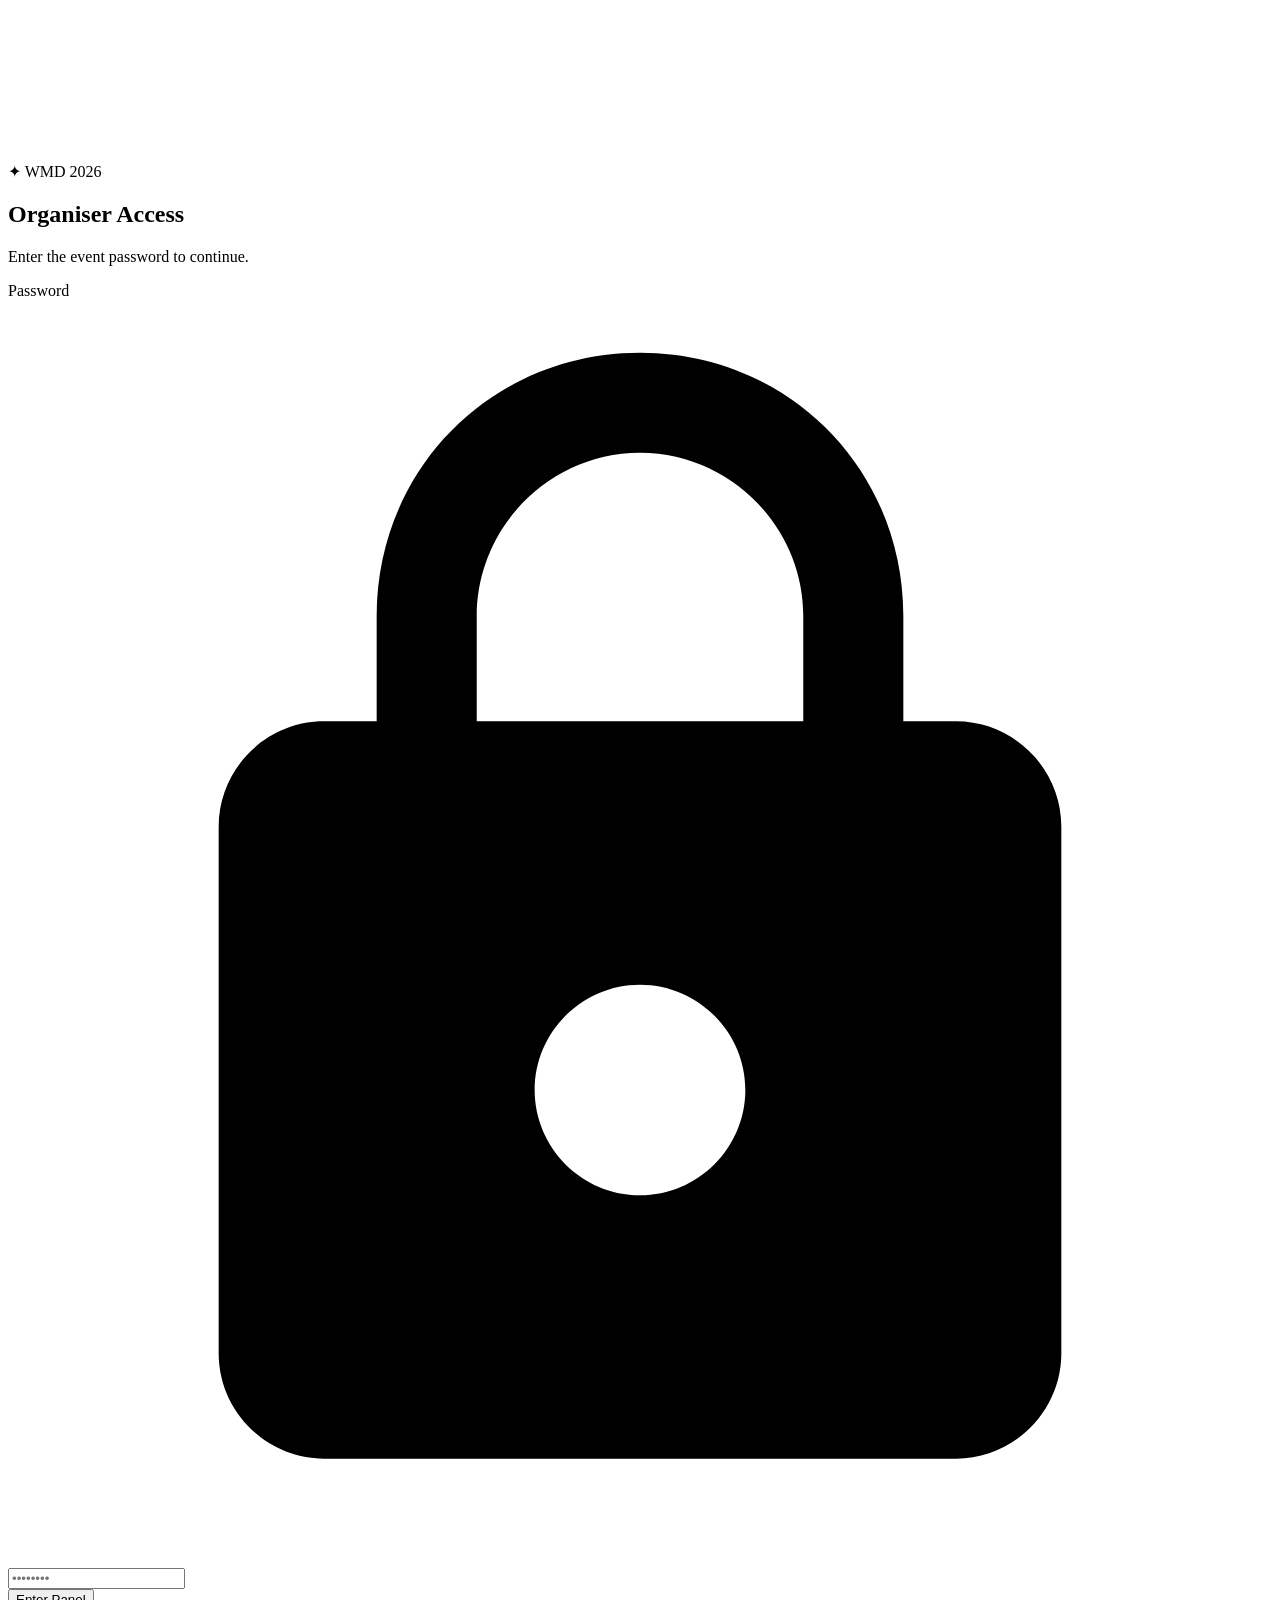
==== admin.html @ c8e2377d "Add files via upload" ====
<!DOCTYPE html>
<html lang="en">
<head>
  <meta charset="UTF-8" />
  <meta name="viewport" content="width=device-width, initial-scale=1.0" />
  <title>Organiser Panel — World Marketing Day Lucky Draw</title>

  <link rel="preconnect" href="https://fonts.googleapis.com" />
  <link rel="preconnect" href="https://fonts.gstatic.com" crossorigin />
  <link href="https://fonts.googleapis.com/css2?family=Playfair+Display:ital,wght@0,400;0,700;0,900;1,400&family=DM+Sans:wght@300;400;500;600&display=swap" rel="stylesheet" />

  <link rel="stylesheet" href="css/style.css" />
  <link rel="stylesheet" href="css/admin.css" />
</head>
<body class="admin-body">

  <canvas id="bgCanvas"></canvas>
  <canvas id="confettiCanvas" style="position:fixed;inset:0;pointer-events:none;z-index:9999;"></canvas>

  <!-- ══════════════════════════════════════
       LOGIN GATE
  ══════════════════════════════════════ -->
  <div id="loginGate" class="login-gate">
    <div class="login-card">
      <div class="logo-placeholder small">
        <span class="logo-icon">✦</span>
        <span class="logo-text">WMD 2026</span>
      </div>
      <h2>Organiser Access</h2>
      <p>Enter the event password to continue.</p>

      <div class="field-group">
        <label for="adminPass">Password</label>
        <div class="input-wrap">
          <svg class="field-icon" viewBox="0 0 24 24"><path d="M18 8h-1V6c0-2.8-2.2-5-5-5S7 3.2 7 6v2H6c-1.1 0-2 .9-2 2v10c0 1.1.9 2 2 2h12c1.1 0 2-.9 2-2V10c0-1.1-.9-2-2-2zm-6 9c-1.1 0-2-.9-2-2s.9-2 2-2 2 .9 2 2-.9 2-2 2zm3.1-9H8.9V6c0-1.7 1.4-3.1 3.1-3.1 1.7 0 3.1 1.4 3.1 3.1v2z"/></svg>
          <input type="password" id="adminPass" placeholder="••••••••" />
        </div>
        <span class="field-error" id="loginError"></span>
      </div>

      <button class="btn-submit" id="loginBtn">
        <span class="btn-label">Enter Panel</span>
        <span class="btn-spinner" hidden>
          <svg viewBox="0 0 24 24" class="spin"><circle cx="12" cy="12" r="10" stroke="currentColor" stroke-width="3" fill="none" stroke-dasharray="40 60"/></svg>
        </span>
      </button>
    </div>
  </div>

  <!-- ══════════════════════════════════════
       ADMIN DASHBOARD (hidden until login)
  ══════════════════════════════════════ -->
  <div id="adminDash" class="admin-dash" hidden>

    <!-- Sidebar -->
    <aside class="sidebar">
      <div class="logo-placeholder small">
        <span class="logo-icon">✦</span>
        <span class="logo-text">Organiser</span>
      </div>

      <nav class="side-nav">
        <a href="#overview"     class="side-link active" data-tab="overview">📊 Overview</a>
        <a href="#participants" class="side-link"        data-tab="participants">👥 Participants</a>
        <a href="#winners"      class="side-link"        data-tab="winners">🏆 Winners</a>
      </nav>

      <button class="btn-logout" id="logoutBtn">← Log Out</button>
    </aside>

    <!-- Main content -->
    <div class="dash-content">

      <!-- ── TAB: OVERVIEW ── -->
      <section id="tab-overview" class="tab-panel active">
        <header class="dash-header">
          <h1>Dashboard</h1>
          <span class="badge-live"><span class="pulse-dot"></span>Live</span>
        </header>

        <!-- Stats row -->
        <div class="stats-row">
          <div class="stat-card">
            <span class="stat-label">Total Entries</span>
            <span class="stat-value" id="statTotal">—</span>
          </div>
          <div class="stat-card">
            <span class="stat-label">Unique Participants</span>
            <span class="stat-value" id="statUnique">—</span>
          </div>
          <div class="stat-card">
            <span class="stat-label">Winners Drawn</span>
            <span class="stat-value" id="statWinners">—</span>
          </div>
        </div>

        <!-- Recent entries -->
        <div class="dash-section">
          <h3>Recent Entries</h3>
          <div class="table-wrap">
            <table id="recentTable">
              <thead><tr><th>Name</th><th>Email</th><th>Submitted</th></tr></thead>
              <tbody id="recentBody"></tbody>
            </table>
          </div>
        </div>

        <!-- Draw section -->
        <div class="draw-box">
          <h3>Lucky Draw</h3>
          <p>Click the button to randomly select one eligible winner from all valid entries.</p>
          <label class="spin-toggle">
            <input type="checkbox" id="useWheelChk" checked />
            Show spinning wheel animation
          </label>
          <button class="btn-draw" id="drawBtn">
            🎰 Draw a Winner
          </button>
          <div id="winnerAnnounce" class="winner-announce" hidden></div>
        </div>
      </section>

      <!-- ── TAB: PARTICIPANTS ── -->
      <section id="tab-participants" class="tab-panel">
        <header class="dash-header">
          <h1>Participants</h1>
          <button class="btn-export" id="exportParticipantsBtn">⬇ Export CSV</button>
        </header>

        <div class="search-bar">
          <svg viewBox="0 0 24 24"><path d="M15.5 14h-.79l-.28-.27A6.47 6.47 0 0 0 16 9.5 6.5 6.5 0 1 0 9.5 16c1.61 0 3.09-.59 4.23-1.57l.27.28v.79l5 4.99L20.49 19l-4.99-5zm-6 0C7.01 14 5 11.99 5 9.5S7.01 5 9.5 5 14 7.01 14 9.5 11.99 14 9.5 14z"/></svg>
          <input type="text" id="searchInput" placeholder="Search by name or email…" />
        </div>

        <div class="table-wrap">
          <table id="participantsTable">
            <thead><tr><th>#</th><th>Name</th><th>Email</th><th>Submitted</th></tr></thead>
            <tbody id="participantsBody"></tbody>
          </table>
        </div>
        <p class="table-count" id="participantCount"></p>
      </section>

      <!-- ── TAB: WINNERS ── -->
      <section id="tab-winners" class="tab-panel">
        <header class="dash-header">
          <h1>Winner History</h1>
          <button class="btn-export" id="exportWinnersBtn">⬇ Export CSV</button>
        </header>

        <div class="table-wrap">
          <table id="winnersTable">
            <thead><tr><th>#</th><th>Name</th><th>Email</th><th>Drawn At</th></tr></thead>
            <tbody id="winnersBody"></tbody>
          </table>
        </div>
        <p class="table-count" id="winnerCount"></p>
      </section>

    </div><!-- /dash-content -->
  </div><!-- /adminDash -->

  <!-- ══════════════════════════════════════
       SPINNING WHEEL MODAL
  ══════════════════════════════════════ -->
  <div id="wheelModal" class="wheel-modal" hidden>
    <div class="wheel-modal-inner">
      <h3>Drawing Winner…</h3>
      <div class="wheel-container">
        <canvas id="wheelCanvas" width="320" height="320"></canvas>
        <div class="wheel-pointer">▼</div>
      </div>
      <p id="wheelStatus">Spinning…</p>
    </div>
  </div>

  <script src="js/config.js"></script>
  <script src="js/particles.js"></script>
  <script src="js/confetti.js"></script>
  <script src="js/wheel.js"></script>
  <script src="js/admin.js"></script>
</body>
</html>
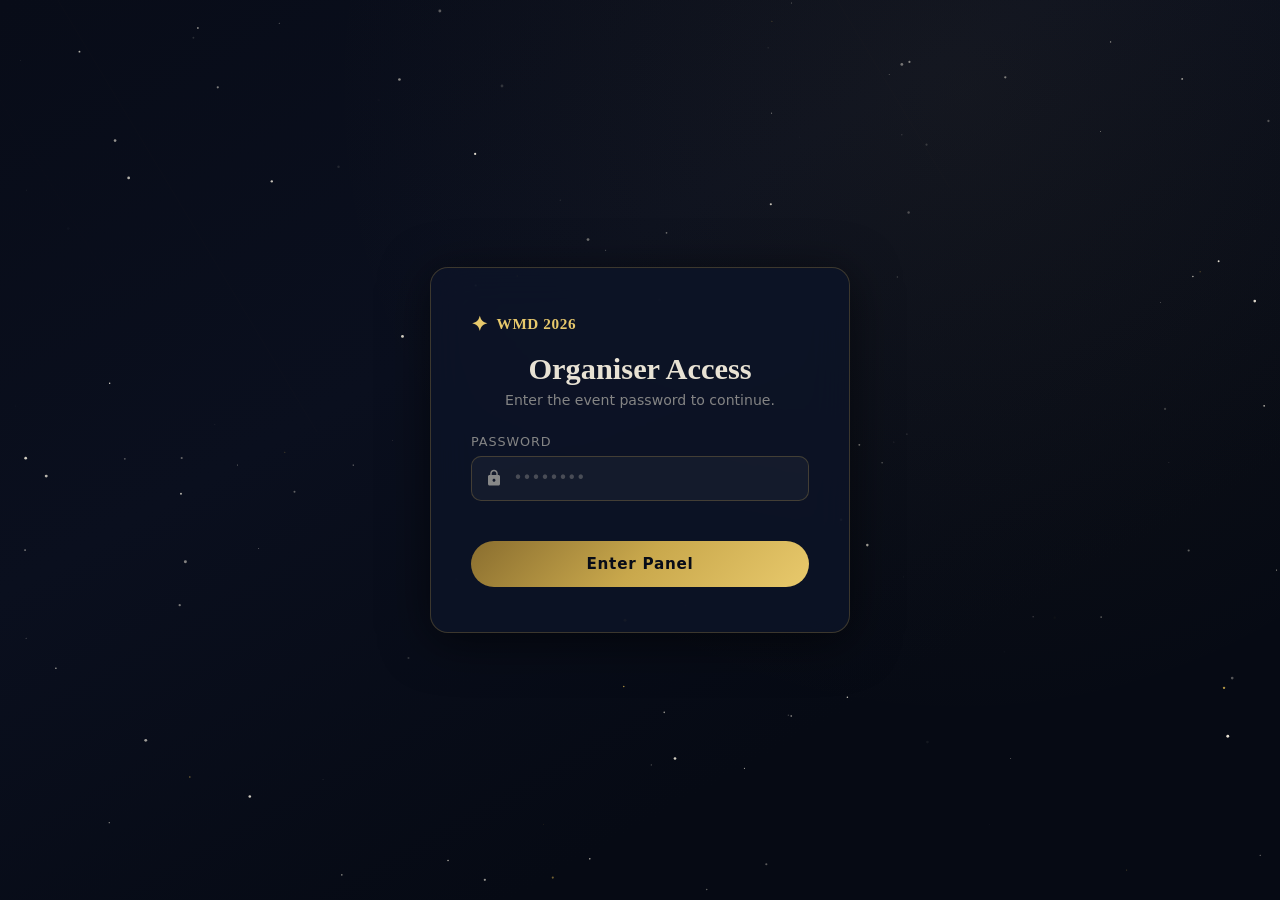
==== commit 045f4a53: "admin.html" ====
--- a/admin.html
+++ b/admin.html
@@ -133,8 +133,8 @@
         </div>
 
         <div class="table-wrap">
-          <table id="participantsTable">
-            <thead><tr><th>#</th><th>Name</th><th>Email</th><th>Submitted</th></tr></thead>
+         <table id="participantsTable">
+         <thead><tr><th>#</th><th>Name</th><th>Email</th><th>Phone</th><th>Submitted</th></tr></thead>
             <tbody id="participantsBody"></tbody>
           </table>
         </div>
--- a/css/style.css
+++ b/css/style.css
@@ -0,0 +1,395 @@
+/* ════════════════════════════════════════════════════════════
+   WORLD MARKETING DAY — LUCKY DRAW
+   style.css  |  Shared Styles
+   Aesthetic: Art-Deco Gold × Deep Midnight Blue
+   ════════════════════════════════════════════════════════════ */
+
+/* ── CSS Variables ── */
+
+:root {
+  --gold:        #C9A84C;
+  --gold-light:  #E8C96C;
+  --gold-dim:    #8A6E2F;
+  --night:       #080C18;
+  --deep:        #0D1426;
+  --card-bg:     rgba(13, 20, 40, 0.82);
+  --border:      rgba(201, 168, 76, 0.25);
+  --border-glow: rgba(201, 168, 76, 0.55);
+  --text:        #E8E2D4;
+  --text-muted:  rgba(232, 226, 212, 0.55);
+  --error:       #FF6B6B;
+  --success:     #5AC89A;
+  --radius-card: 18px;
+  --radius-btn:  50px;
+  --shadow:      0 8px 48px rgba(0,0,0,0.55);
+  --font-display: 'Playfair Display', Georgia, serif;
+  --font-body:    'DM Sans', system-ui, sans-serif;
+  --transition:   0.28s cubic-bezier(.4,0,.2,1);
+}
+
+/* ── Reset & Base ── */
+*, *::before, *::after { box-sizing: border-box; margin: 0; padding: 0; }
+
+html { scroll-behavior: smooth; }
+
+[hidden] {
+   display: none !important;
+}
+
+body {
+  font-family: var(--font-body);
+  background: var(--night);
+  color: var(--text);
+  min-height: 100vh;
+  overflow-x: hidden;
+  position: relative;
+}
+
+/* ── Background Canvas ── */
+#bgCanvas {
+  position: fixed;
+  inset: 0;
+  z-index: 0;
+  pointer-events: none;
+}
+
+/* ── All content above canvas ── */
+header, main, .login-gate, .admin-dash { position: relative; z-index: 1; }
+
+/* ── Scrollbar ── */
+::-webkit-scrollbar { width: 6px; }
+::-webkit-scrollbar-track { background: var(--deep); }
+::-webkit-scrollbar-thumb { background: var(--gold-dim); border-radius: 3px; }
+
+/* ════════════════════════════════
+   HEADER
+════════════════════════════════ */
+.site-header {
+  display: flex;
+  align-items: center;
+  justify-content: space-between;
+  padding: 1.2rem 2rem;
+  border-bottom: 1px solid var(--border);
+  backdrop-filter: blur(12px);
+  background: rgba(8,12,24,0.65);
+  position: sticky;
+  top: 0;
+  z-index: 100;
+}
+
+.logo-placeholder {
+  display: flex;
+  align-items: center;
+  gap: 0.5rem;
+  font-family: var(--font-display);
+  font-weight: 700;
+  font-size: 1.15rem;
+  color: var(--gold-light);
+  letter-spacing: 0.04em;
+}
+.logo-placeholder.small { font-size: 0.95rem; }
+.logo-icon { font-size: 1.3em; }
+
+.header-nav { display: flex; gap: 1.2rem; }
+.nav-link {
+  font-size: 0.85rem;
+  font-weight: 500;
+  color: var(--text-muted);
+  text-decoration: none;
+  letter-spacing: 0.05em;
+  text-transform: uppercase;
+  padding: 0.25rem 0;
+  border-bottom: 2px solid transparent;
+  transition: var(--transition);
+}
+.nav-link:hover, .nav-link.active {
+  color: var(--gold-light);
+  border-bottom-color: var(--gold);
+}
+
+/* ════════════════════════════════
+   HERO SECTION
+════════════════════════════════ */
+.hero {
+  text-align: center;
+  padding: 5rem 1.5rem 3rem;
+  max-width: 680px;
+  margin: 0 auto;
+}
+
+.hero-badge {
+  display: inline-block;
+  font-size: 0.78rem;
+  font-weight: 500;
+  letter-spacing: 0.12em;
+  text-transform: uppercase;
+  color: var(--gold);
+  border: 1px solid var(--border-glow);
+  border-radius: 50px;
+  padding: 0.35rem 1.1rem;
+  margin-bottom: 1.8rem;
+  background: rgba(201,168,76,0.07);
+  animation: fadeDown 0.7s ease both;
+}
+
+.hero-title {
+  font-family: var(--font-display);
+  font-size: clamp(3.5rem, 10vw, 7.5rem);
+  font-weight: 900;
+  line-height: 0.95;
+  letter-spacing: -0.02em;
+  color: var(--text);
+  animation: fadeDown 0.7s 0.12s ease both;
+}
+.hero-title em {
+  font-style: italic;
+  color: var(--gold-light);
+  /* Art-deco underline */
+  background: linear-gradient(135deg, var(--gold), var(--gold-light) 60%, var(--gold-dim));
+  -webkit-background-clip: text;
+  -webkit-text-fill-color: transparent;
+  background-clip: text;
+}
+
+.hero-sub {
+  margin-top: 1.6rem;
+  font-size: 1.05rem;
+  color: var(--text-muted);
+  line-height: 1.65;
+  animation: fadeDown 0.7s 0.24s ease both;
+}
+
+/* ── Live Counter ── */
+.live-counter {
+  display: inline-flex;
+  align-items: center;
+  gap: 0.55rem;
+  margin-top: 1.8rem;
+  font-size: 0.88rem;
+  color: var(--text-muted);
+  animation: fadeDown 0.7s 0.36s ease both;
+}
+
+.pulse-dot {
+  width: 8px; height: 8px;
+  border-radius: 50%;
+  background: var(--success);
+  animation: pulse 2s infinite;
+  flex-shrink: 0;
+}
+@keyframes pulse {
+  0%, 100% { box-shadow: 0 0 0 0 rgba(90,200,154,.6); }
+  50%       { box-shadow: 0 0 0 6px rgba(90,200,154,0); }
+}
+
+/* ════════════════════════════════
+   REGISTRATION CARD
+════════════════════════════════ */
+.card-section {
+  display: flex;
+  justify-content: center;
+  padding: 1rem 1.5rem 4rem;
+  animation: fadeUp 0.7s 0.4s ease both;
+}
+
+.reg-card {
+  background: var(--card-bg);
+  border: 1px solid var(--border);
+  border-radius: var(--radius-card);
+  padding: 2.8rem 2.5rem;
+  max-width: 480px;
+  width: 100%;
+  backdrop-filter: blur(20px);
+  box-shadow: var(--shadow), 0 0 0 1px rgba(201,168,76,0.08) inset;
+  position: relative;
+  overflow: hidden;
+}
+
+/* Art-deco corner accent */
+.reg-card::before, .reg-card::after {
+  content: '';
+  position: absolute;
+  width: 60px; height: 60px;
+  border-color: var(--gold-dim);
+  border-style: solid;
+  opacity: 0.45;
+}
+.reg-card::before { top: 12px; left: 12px; border-width: 2px 0 0 2px; border-radius: 6px 0 0 0; }
+.reg-card::after  { bottom: 12px; right: 12px; border-width: 0 2px 2px 0; border-radius: 0 0 6px 0; }
+
+.card-tag {
+  font-size: 0.72rem;
+  letter-spacing: 0.14em;
+  text-transform: uppercase;
+  color: var(--gold);
+  margin-bottom: 0.7rem;
+}
+.card-title {
+  font-family: var(--font-display);
+  font-size: 2rem;
+  font-weight: 700;
+  color: var(--text);
+  margin-bottom: 0.4rem;
+}
+.card-desc {
+  font-size: 0.88rem;
+  color: var(--text-muted);
+  margin-bottom: 1.8rem;
+  line-height: 1.55;
+}
+
+/* ── Form Fields ── */
+.field-group {
+  margin-bottom: 1.35rem;
+}
+.field-group label {
+  display: block;
+  font-size: 0.8rem;
+  font-weight: 500;
+  letter-spacing: 0.07em;
+  text-transform: uppercase;
+  color: var(--text-muted);
+  margin-bottom: 0.45rem;
+}
+
+.input-wrap {
+  position: relative;
+}
+.field-icon {
+  position: absolute;
+  left: 14px;
+  top: 50%;
+  transform: translateY(-50%);
+  width: 18px; height: 18px;
+  fill: var(--text-muted);
+  transition: fill var(--transition);
+  pointer-events: none;
+}
+
+.input-wrap input {
+  width: 100%;
+  background: rgba(255,255,255,0.04);
+  border: 1px solid var(--border);
+  border-radius: 10px;
+  padding: 0.78rem 1rem 0.78rem 2.6rem;
+  font-family: var(--font-body);
+  font-size: 0.95rem;
+  color: var(--text);
+  outline: none;
+  transition: border-color var(--transition), box-shadow var(--transition), background var(--transition);
+}
+.input-wrap input::placeholder { color: rgba(232,226,212,0.25); }
+.input-wrap input:focus {
+  border-color: var(--gold);
+  background: rgba(201,168,76,0.05);
+  box-shadow: 0 0 0 3px rgba(201,168,76,0.12);
+}
+.input-wrap input:focus + .field-icon, /* can't do this, icon is before input */
+.input-wrap:focus-within .field-icon { fill: var(--gold); }
+
+.field-group.invalid .input-wrap input {
+  border-color: var(--error);
+  box-shadow: 0 0 0 3px rgba(255,107,107,0.12);
+}
+
+.field-error {
+  display: block;
+  font-size: 0.78rem;
+  color: var(--error);
+  margin-top: 0.35rem;
+  min-height: 1em;
+}
+
+/* ── Submit Button ── */
+.btn-submit {
+  width: 100%;
+  background: linear-gradient(135deg, var(--gold-dim), var(--gold) 50%, var(--gold-light));
+  border: none;
+  border-radius: var(--radius-btn);
+  padding: 0.9rem 2rem;
+  font-family: var(--font-body);
+  font-size: 0.95rem;
+  font-weight: 600;
+  letter-spacing: 0.05em;
+  color: var(--night);
+  cursor: pointer;
+  transition: opacity var(--transition), transform var(--transition), box-shadow var(--transition);
+  display: flex;
+  align-items: center;
+  justify-content: center;
+  gap: 0.6rem;
+  margin-top: 0.5rem;
+  position: relative;
+  overflow: hidden;
+}
+.btn-submit::after {
+  content: '';
+  position: absolute;
+  inset: 0;
+  background: rgba(255,255,255,0);
+  transition: background 0.2s;
+}
+.btn-submit:hover:not(:disabled)::after { background: rgba(255,255,255,0.1); }
+.btn-submit:active:not(:disabled) { transform: scale(0.98); }
+.btn-submit:disabled { opacity: 0.55; cursor: not-allowed; }
+
+.btn-spinner .spin {
+  width: 20px; height: 20px;
+  animation: rotate 0.8s linear infinite;
+}
+@keyframes rotate { to { transform: rotate(360deg); } }
+
+/* ── Status Messages ── */
+.status-msg:not([hidden]) {
+  display: flex;
+  align-items: flex-start;
+  gap: 0.8rem;
+  padding: 1rem 1.2rem;
+  border-radius: 10px;
+  margin-top: 1.2rem;
+  font-size: 0.88rem;
+  line-height: 1.5;
+  animation: fadeUp 0.4s ease;
+}
+.status-msg strong { display: block; margin-bottom: 0.15rem; }
+.status-msg p { color: var(--text-muted); }
+.status-icon { font-size: 1.35rem; flex-shrink: 0; margin-top: 2px; }
+.success-msg { background: rgba(90,200,154,0.1); border: 1px solid rgba(90,200,154,0.3); }
+.error-msg   { background: rgba(255,107,107,0.1); border: 1px solid rgba(255,107,107,0.3); }
+
+/* ════════════════════════════════
+   FOOTER
+════════════════════════════════ */
+.site-footer {
+  text-align: center;
+  padding: 2rem 1.5rem;
+  font-size: 0.78rem;
+  color: var(--text-muted);
+  border-top: 1px solid var(--border);
+  line-height: 1.7;
+}
+.footer-note { opacity: 0.6; margin-top: 0.25rem; }
+
+/* ════════════════════════════════
+   ANIMATIONS
+════════════════════════════════ */
+@keyframes fadeDown {
+  from { opacity: 0; transform: translateY(-18px); }
+  to   { opacity: 1; transform: translateY(0); }
+}
+@keyframes fadeUp {
+  from { opacity: 0; transform: translateY(18px); }
+  to   { opacity: 1; transform: translateY(0); }
+}
+@keyframes fadeIn {
+  from { opacity: 0; } to { opacity: 1; }
+}
+
+/* ════════════════════════════════
+   RESPONSIVE
+════════════════════════════════ */
+@media (max-width: 520px) {
+  .hero { padding: 3.5rem 1rem 2rem; }
+  .reg-card { padding: 2rem 1.4rem; }
+  .site-header { padding: 1rem 1.2rem; }
+}
--- a/css/admin.css
+++ b/css/admin.css
@@ -0,0 +1,420 @@
+/* ════════════════════════════════════════════════════════════
+   admin.css  |  Organiser Dashboard Styles
+   ════════════════════════════════════════════════════════════ */
+
+/* ── Admin body layout ── */
+.admin-body { overflow: hidden; }
+
+/* ════════════════════════════════
+   LOGIN GATE
+════════════════════════════════ */
+.login-gate {
+  min-height: 100vh;
+  display: flex;
+  align-items: center;
+  justify-content: center;
+  padding: 1.5rem;
+}
+
+.login-card {
+  background: var(--card-bg);
+  border: 1px solid var(--border);
+  border-radius: var(--radius-card);
+  padding: 2.8rem 2.5rem;
+  width: 100%;
+  max-width: 420px;
+  backdrop-filter: blur(20px);
+  box-shadow: var(--shadow);
+  text-align: center;
+  animation: fadeUp 0.55s ease;
+}
+.login-card h2 {
+  font-family: var(--font-display);
+  font-size: 1.9rem;
+  font-weight: 700;
+  margin: 1rem 0 0.35rem;
+}
+.login-card p {
+  font-size: 0.88rem;
+  color: var(--text-muted);
+  margin-bottom: 1.6rem;
+}
+.login-card .field-group { text-align: left; }
+
+/* ════════════════════════════════
+   DASHBOARD LAYOUT
+════════════════════════════════ */
+.admin-dash {
+  display: none;
+  height: 100vh;
+  overflow: hidden;
+  animation: fadeIn 0.4s ease;
+}
+
+/* ── Sidebar ── */
+.sidebar {
+  width: 220px;
+  flex-shrink: 0;
+  background: rgba(8,12,24,0.9);
+  border-right: 1px solid var(--border);
+  display: flex;
+  flex-direction: column;
+  padding: 1.6rem 1.2rem;
+  gap: 0;
+  backdrop-filter: blur(16px);
+}
+
+.side-nav {
+  display: flex;
+  flex-direction: column;
+  gap: 0.35rem;
+  margin-top: 2rem;
+  flex: 1;
+}
+
+.side-link {
+  display: flex;
+  align-items: center;
+  gap: 0.5rem;
+  padding: 0.65rem 0.9rem;
+  border-radius: 9px;
+  font-size: 0.88rem;
+  font-weight: 500;
+  color: var(--text-muted);
+  text-decoration: none;
+  transition: var(--transition);
+}
+.side-link:hover { background: rgba(201,168,76,0.08); color: var(--text); }
+.side-link.active { background: rgba(201,168,76,0.13); color: var(--gold-light); }
+
+.btn-logout {
+  background: none;
+  border: 1px solid var(--border);
+  border-radius: 8px;
+  padding: 0.6rem 0.9rem;
+  font-family: var(--font-body);
+  font-size: 0.82rem;
+  color: var(--text-muted);
+  cursor: pointer;
+  transition: var(--transition);
+  margin-top: auto;
+}
+.btn-logout:hover { border-color: var(--gold-dim); color: var(--text); }
+
+/* ── Main content pane ── */
+.dash-content {
+  flex: 1;
+  overflow-y: auto;
+  padding: 2rem 2.5rem;
+}
+
+/* ── Tab panels ── */
+.tab-panel { display: none; animation: fadeIn 0.3s ease; }
+.tab-panel.active { display: block; }
+
+/* ── Dash header ── */
+.dash-header {
+  display: flex;
+  align-items: center;
+  justify-content: space-between;
+  margin-bottom: 1.8rem;
+}
+.dash-header h1 {
+  font-family: var(--font-display);
+  font-size: 2.1rem;
+  font-weight: 700;
+}
+
+.badge-live {
+  display: inline-flex;
+  align-items: center;
+  gap: 0.4rem;
+  font-size: 0.75rem;
+  color: var(--success);
+  border: 1px solid rgba(90,200,154,0.3);
+  border-radius: 50px;
+  padding: 0.25rem 0.7rem;
+  background: rgba(90,200,154,0.07);
+}
+
+/* ── Stats ── */
+.stats-row {
+  display: grid;
+  grid-template-columns: repeat(3, 1fr);
+  gap: 1rem;
+  margin-bottom: 2rem;
+}
+.stat-card {
+  background: var(--card-bg);
+  border: 1px solid var(--border);
+  border-radius: 14px;
+  padding: 1.4rem 1.6rem;
+  display: flex;
+  flex-direction: column;
+  gap: 0.4rem;
+  backdrop-filter: blur(12px);
+  transition: border-color var(--transition);
+}
+.stat-card:hover { border-color: var(--border-glow); }
+.stat-label {
+  font-size: 0.75rem;
+  letter-spacing: 0.1em;
+  text-transform: uppercase;
+  color: var(--text-muted);
+}
+.stat-value {
+  font-family: var(--font-display);
+  font-size: 2.4rem;
+  font-weight: 700;
+  color: var(--gold-light);
+  line-height: 1;
+}
+
+/* ── Section blocks ── */
+.dash-section {
+  background: var(--card-bg);
+  border: 1px solid var(--border);
+  border-radius: 14px;
+  padding: 1.4rem 1.6rem;
+  margin-bottom: 1.5rem;
+  backdrop-filter: blur(12px);
+}
+.dash-section h3 {
+  font-family: var(--font-display);
+  font-size: 1.15rem;
+  font-weight: 700;
+  margin-bottom: 1rem;
+  color: var(--gold-light);
+}
+
+/* ── Tables ── */
+.table-wrap { overflow-x: auto; }
+
+table {
+  width: 100%;
+  border-collapse: collapse;
+  font-size: 0.86rem;
+}
+thead th {
+  text-align: left;
+  font-size: 0.72rem;
+  letter-spacing: 0.1em;
+  text-transform: uppercase;
+  color: var(--text-muted);
+  padding: 0.5rem 0.8rem;
+  border-bottom: 1px solid var(--border);
+}
+tbody tr { border-bottom: 1px solid rgba(201,168,76,0.07); transition: background var(--transition); }
+tbody tr:last-child { border-bottom: none; }
+tbody tr:hover { background: rgba(201,168,76,0.04); }
+tbody td { padding: 0.65rem 0.8rem; color: var(--text); }
+
+.table-count { font-size: 0.8rem; color: var(--text-muted); margin-top: 0.75rem; }
+
+/* ── Draw Box ── */
+.draw-box {
+  background: linear-gradient(135deg, rgba(201,168,76,0.07), rgba(13,20,40,0.8));
+  border: 1px solid var(--border-glow);
+  border-radius: 14px;
+  padding: 2rem;
+  text-align: center;
+}
+.draw-box h3 {
+  font-family: var(--font-display);
+  font-size: 1.4rem;
+  font-weight: 700;
+  color: var(--gold-light);
+  margin-bottom: 0.5rem;
+}
+.draw-box p {
+  font-size: 0.88rem;
+  color: var(--text-muted);
+  margin-bottom: 1.2rem;
+  line-height: 1.55;
+}
+.spin-toggle {
+  display: inline-flex;
+  align-items: center;
+  gap: 0.5rem;
+  font-size: 0.83rem;
+  color: var(--text-muted);
+  margin-bottom: 1.2rem;
+  cursor: pointer;
+}
+.spin-toggle input { accent-color: var(--gold); }
+
+.btn-draw {
+  display: inline-flex;
+  align-items: center;
+  justify-content: center;
+  gap: 0.5rem;
+  background: linear-gradient(135deg, var(--gold-dim), var(--gold), var(--gold-light));
+  border: none;
+  border-radius: var(--radius-btn);
+  padding: 0.85rem 2.5rem;
+  font-family: var(--font-body);
+  font-size: 1rem;
+  font-weight: 600;
+  color: var(--night);
+  cursor: pointer;
+  transition: transform var(--transition), box-shadow var(--transition), opacity var(--transition);
+  box-shadow: 0 4px 24px rgba(201,168,76,0.35);
+}
+.btn-draw:hover:not(:disabled) { transform: translateY(-2px); box-shadow: 0 8px 32px rgba(201,168,76,0.5); }
+.btn-draw:disabled { opacity: 0.5; cursor: not-allowed; }
+
+/* ── Winner Announce ── */
+.winner-announce {
+  margin-top: 1.6rem;
+  padding: 1.4rem 1.8rem;
+  background: rgba(201,168,76,0.08);
+  border: 1px solid var(--border-glow);
+  border-radius: 12px;
+  animation: fadeUp 0.5s ease;
+}
+.winner-announce .w-label {
+  font-size: 0.75rem;
+  letter-spacing: 0.12em;
+  text-transform: uppercase;
+  color: var(--gold);
+  margin-bottom: 0.4rem;
+}
+.winner-announce .w-name {
+  font-family: var(--font-display);
+  font-size: 1.8rem;
+  font-weight: 700;
+  color: var(--text);
+}
+.winner-announce .w-email {
+  font-size: 0.9rem;
+  color: var(--text-muted);
+  margin-top: 0.15rem;
+}
+.winner-announce .w-time {
+  font-size: 0.78rem;
+  color: var(--gold-dim);
+  margin-top: 0.5rem;
+}
+
+/* ── Export buttons ── */
+.btn-export {
+  background: rgba(201,168,76,0.1);
+  border: 1px solid var(--border-glow);
+  border-radius: 8px;
+  padding: 0.55rem 1.1rem;
+  font-family: var(--font-body);
+  font-size: 0.82rem;
+  font-weight: 500;
+  color: var(--gold-light);
+  cursor: pointer;
+  transition: var(--transition);
+}
+.btn-export:hover { background: rgba(201,168,76,0.18); }
+
+/* ── Search bar ── */
+.search-bar {
+  position: relative;
+  margin-bottom: 1.2rem;
+  max-width: 380px;
+}
+.search-bar svg {
+  position: absolute;
+  left: 13px;
+  top: 50%;
+  transform: translateY(-50%);
+  width: 18px; height: 18px;
+  fill: var(--text-muted);
+}
+.search-bar input {
+  width: 100%;
+  background: rgba(255,255,255,0.04);
+  border: 1px solid var(--border);
+  border-radius: 9px;
+  padding: 0.65rem 1rem 0.65rem 2.5rem;
+  font-family: var(--font-body);
+  font-size: 0.88rem;
+  color: var(--text);
+  outline: none;
+  transition: border-color var(--transition);
+}
+.search-bar input:focus { border-color: var(--gold); }
+
+/* ════════════════════════════════
+   SPINNING WHEEL MODAL
+════════════════════════════════ */
+.wheel-modal {
+  position: fixed;
+  inset: 0;
+  background: rgba(8,12,24,0.85);
+  backdrop-filter: blur(10px);
+  z-index: 500;
+  display: none;
+  align-items: center;
+  justify-content: center;
+  animation: fadeIn 0.3s ease;
+}
+
+.wheel-modal.active {
+  display: flex;
+}
+.wheel-modal-inner {
+  text-align: center;
+  padding: 2.5rem 2rem;
+  background: var(--card-bg);
+  border: 1px solid var(--border-glow);
+  border-radius: var(--radius-card);
+  max-width: 380px;
+  width: 90%;
+}
+.wheel-modal-inner h3 {
+  font-family: var(--font-display);
+  font-size: 1.5rem;
+  font-weight: 700;
+  margin-bottom: 1.4rem;
+  color: var(--gold-light);
+}
+
+.wheel-container {
+  position: relative;
+  display: inline-block;
+  margin-bottom: 1rem;
+}
+#wheelCanvas { border-radius: 50%; display: block; }
+.wheel-pointer {
+  position: absolute;
+  top: -14px;
+  left: 50%;
+  transform: translateX(-50%);
+  font-size: 1.6rem;
+  color: var(--gold-light);
+  filter: drop-shadow(0 2px 6px rgba(201,168,76,0.6));
+}
+#wheelStatus {
+  font-size: 0.9rem;
+  color: var(--text-muted);
+  margin-top: 0.5rem;
+}
+
+/* ════════════════════════════════
+   RESPONSIVE — ADMIN
+════════════════════════════════ */
+@media (max-width: 768px) {
+  .admin-dash { flex-direction: column; height: auto; overflow: auto; }
+  .admin-body { overflow: auto; }
+  .sidebar {
+    width: 100%;
+    flex-direction: row;
+    flex-wrap: wrap;
+    padding: 1rem;
+    border-right: none;
+    border-bottom: 1px solid var(--border);
+  }
+  .side-nav { flex-direction: row; flex-wrap: wrap; margin-top: 0; gap: 0.5rem; }
+  .btn-logout { margin-top: 0; margin-left: auto; }
+  .dash-content { padding: 1.5rem 1rem; }
+  .stats-row { grid-template-columns: 1fr 1fr; }
+  .stat-value { font-size: 1.9rem; }
+}
+@media (max-width: 480px) {
+  .stats-row { grid-template-columns: 1fr; }
+}
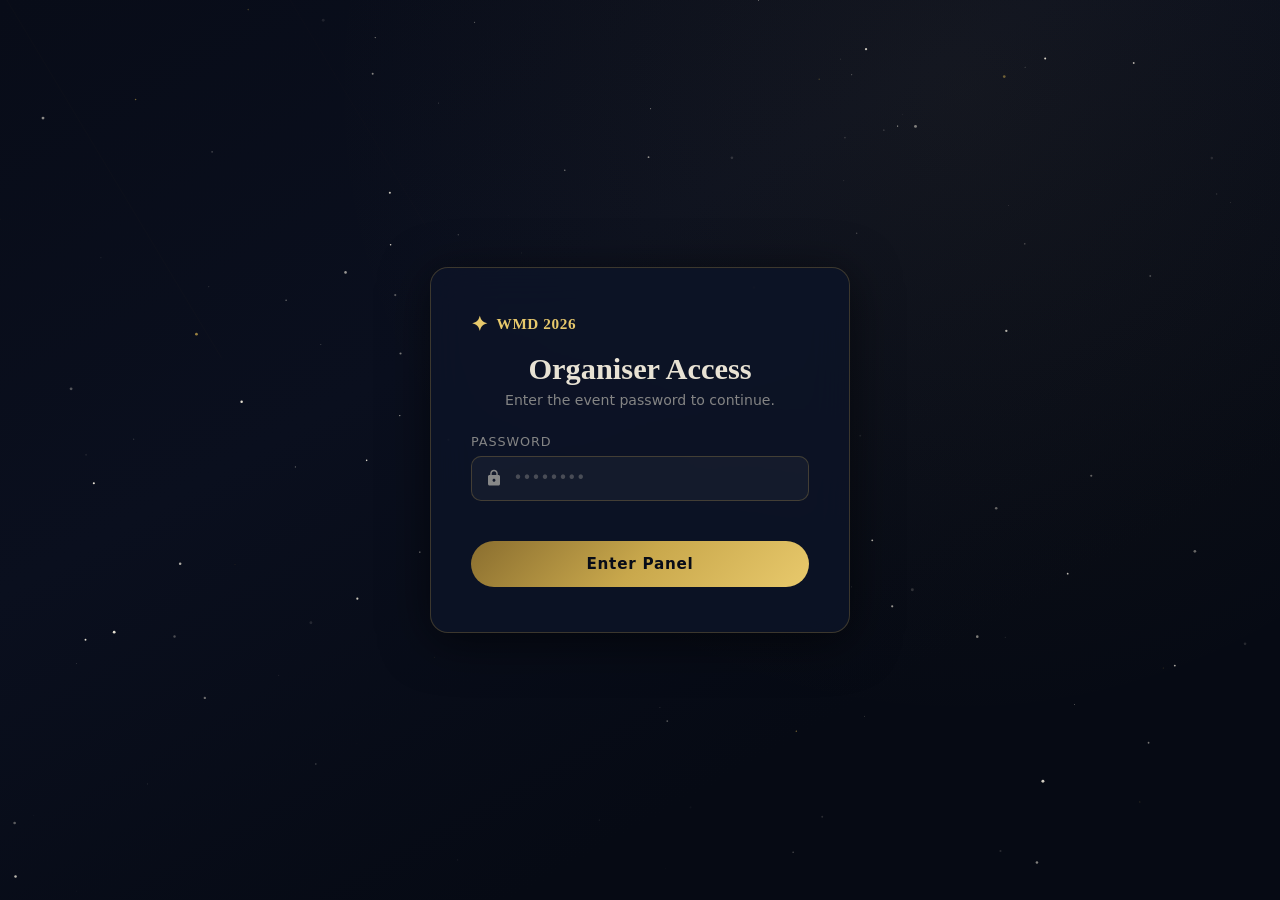
==== commit 6edd5283: "admin.html" ====
--- a/admin.html
+++ b/admin.html
@@ -99,7 +99,7 @@
           <h3>Recent Entries</h3>
           <div class="table-wrap">
             <table id="recentTable">
-              <thead><tr><th>Name</th><th>Email</th><th>Submitted</th></tr></thead>
+  <thead><tr><th>Name</th><th>Email</th><th>Phone</th><th>Submitted</th></tr></thead>
               <tbody id="recentBody"></tbody>
             </table>
           </div>
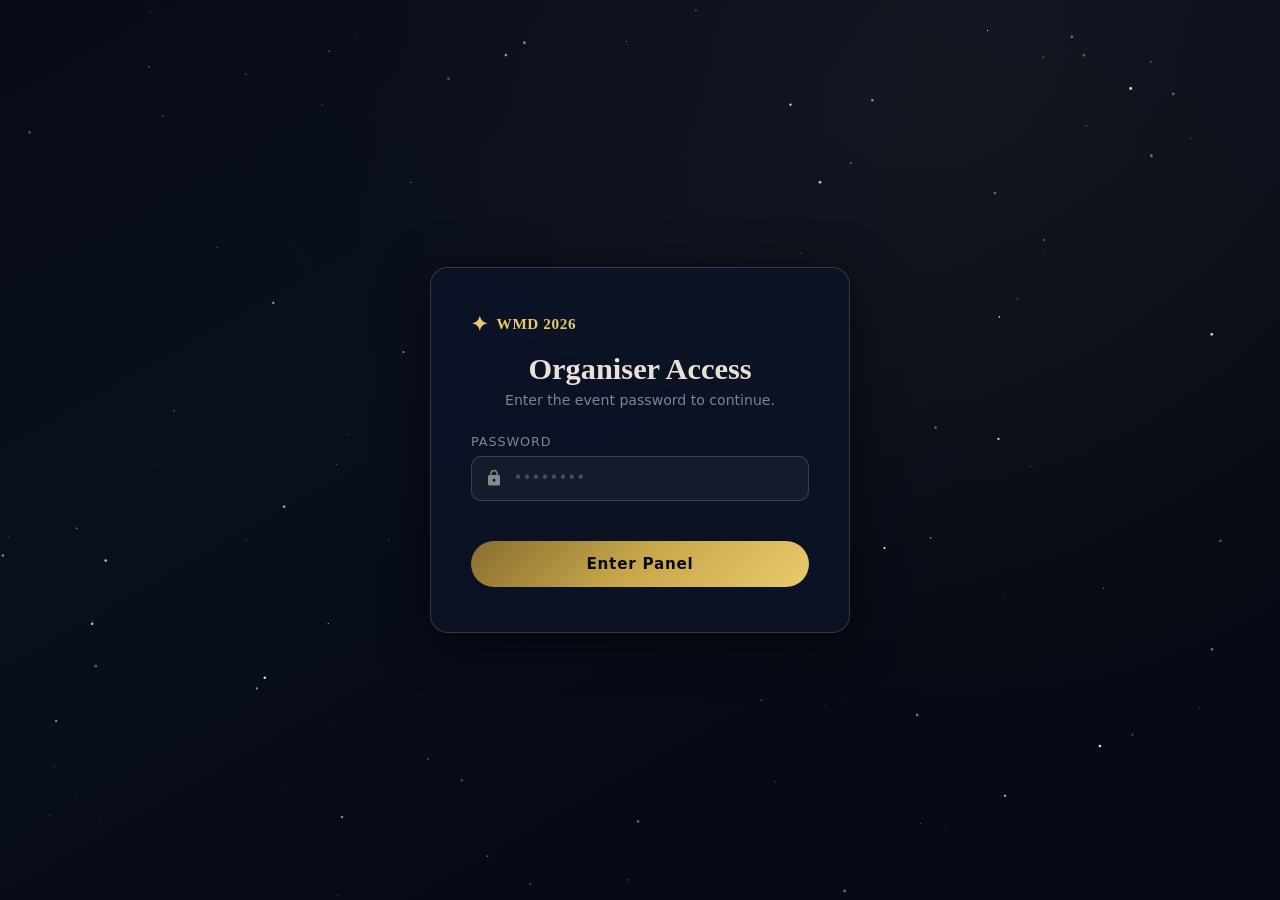
==== commit 621f4616: "admin.html" ====
--- a/admin.html
+++ b/admin.html
@@ -150,7 +150,7 @@
 
         <div class="table-wrap">
           <table id="winnersTable">
-            <thead><tr><th>#</th><th>Name</th><th>Email</th><th>Drawn At</th></tr></thead>
+  <thead><tr><th>#</th><th>Name</th><th>Email</th><th>Phone</th><th>Drawn At</th></tr></thead>
             <tbody id="winnersBody"></tbody>
           </table>
         </div>
